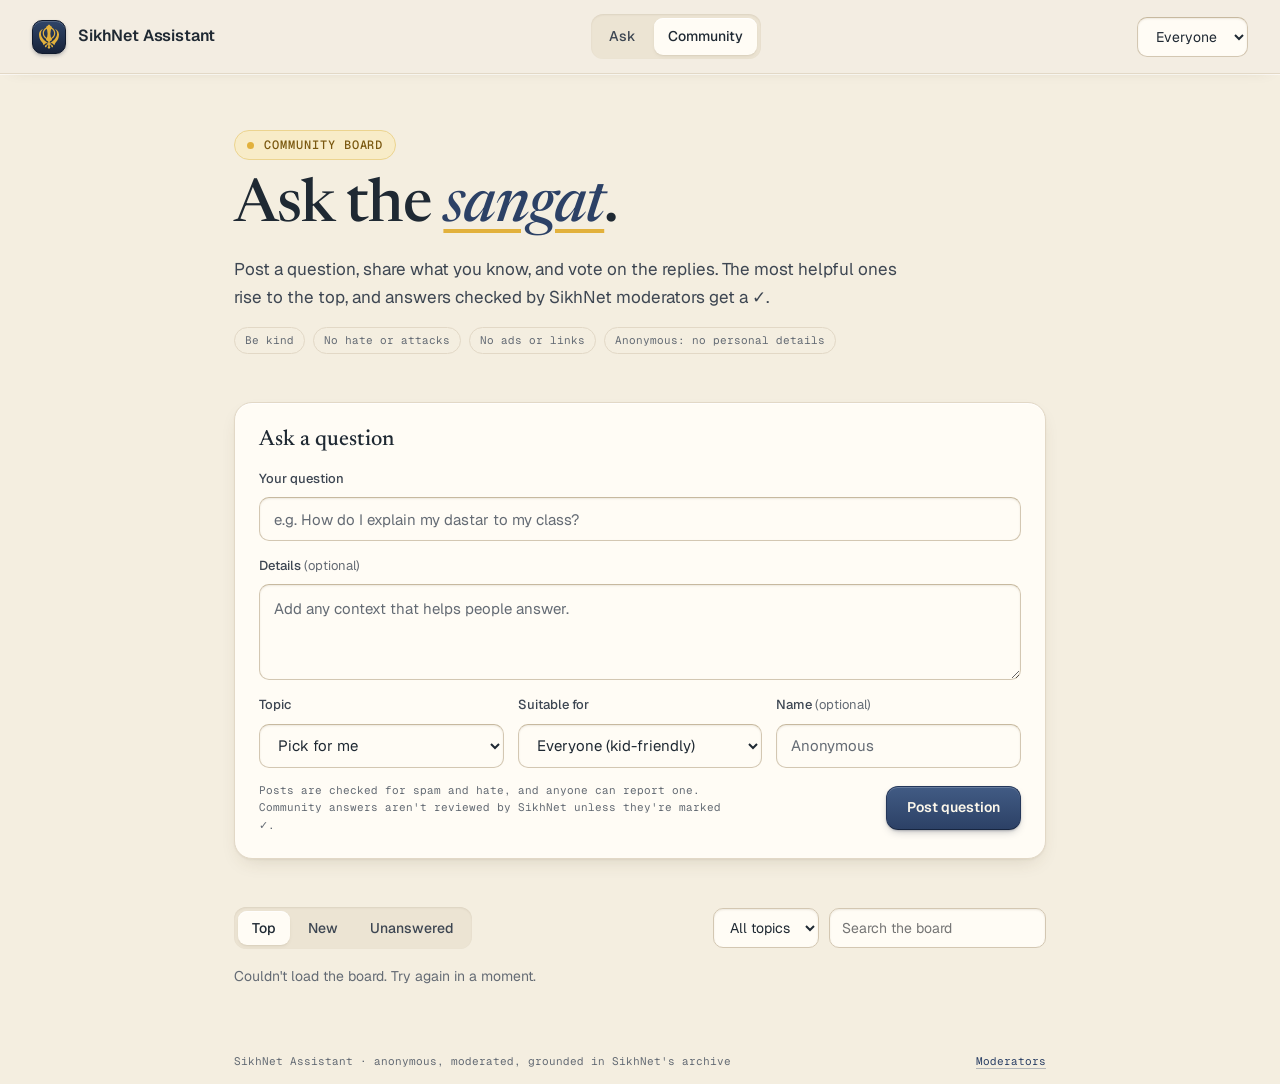
==== frontend/community.html @ 14da43c8 "features: SikhNet feedback — ratings, popular topics, age groups, moderation, community board, landi" ====
<!doctype html>
<html lang="en">
<head>
  <meta charset="utf-8" />
  <meta name="viewport" content="width=device-width, initial-scale=1" />
  <meta name="theme-color" content="#18233a" />
  <title>SikhNet Community</title>
  <link rel="preconnect" href="https://fonts.googleapis.com" />
  <link rel="preconnect" href="https://fonts.gstatic.com" crossorigin />
  <link href="https://fonts.googleapis.com/css2?family=Noto+Sans+Gurmukhi:wght@500&family=Newsreader:ital,opsz,wght@0,6..72,400;0,6..72,500;1,6..72,500&family=Geist:wght@400;500;600&family=Geist+Mono:wght@400;500;600&display=swap" rel="stylesheet" />
  <link rel="stylesheet" href="style.css" />
</head>
<body class="page-community">
  <svg width="0" height="0" style="position:absolute" aria-hidden="true">
    <symbol id="khanda" viewBox="0 0 303 374">
      <path d="M114.877 309.764c18.046-10.995 38.956-15.966 70.434-36.418 26.38-17.141 48.25-29.316 75.218-78.287 41.117-74.668-23.026-123.665-23.026-123.665s67.425 23.7 65.455 90.145c-1.97 66.445-31.994 95.986-46.376 111.807-15.2 16.719-24.046 45.267-22.37 46.384l-40.131-33.082c-26.402 15.391-53.042 24.996-79.204 40.864 0 0 6.925 15.211-7.713 20.605-9.158 3.375-13.96 1.322-16.434-3.88-2.828-5.943-.89-19.22 24.147-34.473z"/>
      <path d="M188.123 309.764c-18.046-10.995-38.956-15.966-70.434-36.418-26.381-17.141-48.251-29.316-75.218-78.287C1.354 120.391 65.497 71.394 65.497 71.394S-1.928 95.094.042 161.539c1.97 66.445 31.994 95.986 46.376 111.807 15.2 16.719 24.046 45.267 22.37 46.384l40.131-33.082c26.402 15.391 53.042 24.996 79.204 40.864 0 0-6.925 15.211 7.713 20.605 9.158 3.375 13.959 1.322 16.434-3.88 2.828-5.943.889-19.22-24.147-34.473z"/>
      <path d="M151.5 44.183c-52.403 0-94.948 42.544-94.948 94.948 0 52.403 42.545 94.948 94.948 94.948 52.403 0 94.948-42.545 94.948-94.948 0-52.404-42.545-94.948-94.948-94.948zm0 18.178c42.37 0 76.77 34.399 76.77 76.77 0 42.37-34.4 76.77-76.77 76.77s-76.77-34.4-76.77-76.77c0-42.371 34.4-76.77 76.77-76.77z"/>
      <path d="M139.943 260.95c-10.099-7.418-22.722-13.943-36.098-20.462 36.481-62.959 34.407-129.809 1.226-198.015C123.724 31.617 139.186 17.718 151.423.74l.287.398c12.191 16.797 27.559 30.564 46.065 41.336-33.181 68.206-35.255 135.056 1.226 198.015-13.376 6.52-26 13.043-36.098 20.462v78.12c5.162 3.456 8.54 9.179 8.54 15.648 0 10.543-8.971 19.102-20.02 19.102s-20.02-8.56-20.02-19.102c0-6.47 3.378-12.192 8.54-15.648v-78.12z"/>
    </symbol>
  </svg>
  <header class="topbar">
    <a class="brand" href="./">
      <span class="logo" aria-hidden="true">
        <svg width="20" height="25" viewBox="0 0 303 374" fill="currentColor"><use href="#khanda"/></svg>
      </span>
      <span class="name">SikhNet Assistant</span>
    </a>
    <nav class="nav" aria-label="Main">
      <a class="nav-link" href="./">Ask</a>
      <a class="nav-link active" href="community.html" aria-current="page">Community</a>
    </nav>
    <div class="top-actions">
      <label class="who-mini"><span class="sr-only">Who's asking?</span>
        <select data-audience-select aria-label="Who's asking?">
          <option value="">Everyone</option><option value="kids">Kid</option><option value="teens">Teen</option><option value="adults">Adult</option>
        </select>
      </label>
    </div>
  </header>

  <main class="board" id="board">
    <section class="board-hero">
      <p class="kicker"><span class="kicker-dot" aria-hidden="true"></span>Community board</p>
      <h1>Ask the <em>sangat</em>.</h1>
      <p class="lede">Post a question, share what you know, and vote on the replies. The most helpful ones rise to the top, and answers checked by SikhNet moderators get a ✓.</p>
      <div class="board-rules">
        <span>Be kind</span><span>No hate or attacks</span><span>No ads or links</span><span>Anonymous: no personal details</span>
      </div>
    </section>

    <form class="post-card" id="post-form" autocomplete="off" novalidate>
      <h2>Ask a question</h2>
      <div class="field">
        <label for="post-title">Your question</label>
        <input id="post-title" name="title" maxlength="200" placeholder="e.g. How do I explain my dastar to my class?" required />
      </div>
      <div class="field">
        <label for="post-body">Details <span class="opt">(optional)</span></label>
        <textarea id="post-body" name="body" rows="3" maxlength="5000" placeholder="Add any context that helps people answer."></textarea>
      </div>
      <div class="post-row">
        <div class="field">
          <label for="post-topic">Topic</label>
          <select id="post-topic" name="topic"><option value="">Pick for me</option></select>
        </div>
        <div class="field">
          <label for="post-aud">Suitable for</label>
          <select id="post-aud" name="audience">
            <option value="kids">Everyone (kid-friendly)</option>
            <option value="teens">Teens and adults</option>
            <option value="adults">Adults only</option>
          </select>
        </div>
        <div class="field">
          <label for="post-author">Name <span class="opt">(optional)</span></label>
          <input id="post-author" name="author" maxlength="40" placeholder="Anonymous" />
        </div>
      </div>
      <!-- Honeypot: hidden from people; bots fill it in and get blocked. -->
      <div class="hp" aria-hidden="true"><label>Website <input name="website" tabindex="-1" autocomplete="off" /></label></div>
      <div class="post-foot">
        <p class="fineprint-left">Posts are checked for spam and hate, and anyone can report one. Community answers aren't reviewed by SikhNet unless they're marked ✓.</p>
        <button type="submit" class="btn-accent">Post question</button>
      </div>
      <div class="form-msg" id="post-msg" role="status"></div>
    </form>

    <section class="board-list-wrap">
      <div class="toolbar">
        <div class="tabs" role="tablist" aria-label="Sort">
          <button type="button" class="tab on" data-sort="top" role="tab" aria-selected="true">Top</button>
          <button type="button" class="tab" data-sort="new" role="tab">New</button>
          <button type="button" class="tab" data-sort="unanswered" role="tab">Unanswered</button>
        </div>
        <div class="filters">
          <select id="filter-topic" aria-label="Filter by topic"><option value="">All topics</option></select>
          <input id="filter-q" type="search" placeholder="Search the board" aria-label="Search the board" />
        </div>
      </div>
      <div class="thread-list" id="thread-list" aria-live="polite"></div>
    </section>
  </main>

  <main class="board thread-view" id="thread-view" hidden></main>

  <footer class="site-foot">
    <span>SikhNet Assistant · anonymous, moderated, grounded in SikhNet's archive</span>
    <a href="moderate.html">Moderators</a>
  </footer>

  <script src="common.js"></script>
  <script src="community.js"></script>
</body>
</html>
---- frontend/style.css ----
/* Khalsa palette: surmai (greyish navy) and basanti (golden yellow) — the two Nishan Sahib colours
   in the Sikh Rehat Maryada — on a warm cream ground. Built on three rules:
   1. Light comes from the sky: raised things are lit on top and cast a shadow below; inputs are inset.
   2. Grayscale first: warm neutrals do the work; one blue hue (light → deep) is used only with purpose.
   3. Double the whitespace: generous space between lines, elements and groups. */
:root {
  color-scheme: light;
  /* warm neutrals (one beige hue, varied brightness) */
  --bg: #f4eee0; --panel: #fffcf5; --raised: #ece4d3; --hover: #e4d9c4;
  --text: #1f2933; --body: #3d4652; --muted: #646b74;
  --border: #e2d8c6; --control: #d3c7b2; --rule: #e9e0cf;
  /* surmai (main hue, light → deep) */
  --blue-50: #eef1f6; --blue-100: #e2e8f1; --blue-200: #cdd7e6; --blue-300: #b0bfd5;
  --blue-400: #8c9fbf; --blue-600: #3a5379; --blue-700: #2c4166; --blue-900: #18233a;
  --accent: var(--blue-700); --accent-line: rgba(44, 65, 102, .32); --accent-soft: rgba(58, 83, 121, .12);
  /* basanti (accent, used sparingly) */
  --basanti: #e2b13c; --basanti-light: #f3d98f; --basanti-soft: #f8ecc8; --basanti-deep: #7a5810;
  /* light from above */
  --highlight: inset 0 1px 0 rgba(255, 255, 255, .85);
  --shadow-sm: 0 1px 1px rgba(80, 60, 30, .06), 0 2px 4px -1px rgba(80, 60, 30, .08);
  --shadow-md: 0 1px 2px rgba(80, 60, 30, .06), 0 8px 20px -8px rgba(80, 60, 30, .18);
  --shadow-lg: 0 2px 4px rgba(80, 60, 30, .05), 0 18px 40px -16px rgba(80, 60, 30, .28);
  --inset: inset 0 1px 2px rgba(80, 60, 30, .10);
  --sans: "Geist", system-ui, sans-serif;
  --serif: "Newsreader", Georgia, serif;
  --mono: "Geist Mono", ui-monospace, monospace;
}
* { box-sizing: border-box; }
body { margin: 0; font: 16px/1.65 var(--sans); background: var(--bg); color: var(--text);
       display: flex; flex-direction: column; min-height: 100vh; min-height: 100dvh;
       -webkit-font-smoothing: antialiased; }
a { color: var(--accent); text-decoration-color: var(--accent-line); text-underline-offset: 3px; }
a:hover { color: var(--blue-900); }
button, select, textarea, input { font: inherit; color: inherit; }
button { cursor: pointer; }
:focus-visible { outline: 2px solid var(--blue-600); outline-offset: 2px; }
::selection { background: var(--blue-200); color: var(--blue-900); }
.sr-only { position: absolute; width: 1px; height: 1px; overflow: hidden; clip: rect(0 0 0 0); white-space: nowrap; }

/* ---- Buttons: lit from above (lighter top, darker bottom edge, shadow below) ---- */
.btn-accent { height: 44px; padding: 0 20px; border: 1px solid #24375a; border-bottom-color: #172540;
              border-radius: 12px; background: linear-gradient(180deg, #415b84, var(--blue-700));
              color: #fbf6ea; font-weight: 600; font-size: 14px;
              display: inline-flex; align-items: center; justify-content: center; gap: 8px;
              box-shadow: inset 0 1px 0 rgba(255, 255, 255, .2), 0 1px 2px rgba(24, 35, 58, .2), 0 4px 10px -4px rgba(24, 35, 58, .4);
              transition: filter .15s, transform .1s, box-shadow .1s; }
.btn-accent:hover { filter: brightness(1.08); }
.btn-accent svg { color: var(--basanti-light); }
.btn-accent:active { transform: translateY(1px); background: var(--blue-700);
                     box-shadow: inset 0 2px 4px rgba(0, 0, 0, .3); }
.btn-accent:disabled { opacity: .55; cursor: progress; }
/* Secondary (neutral) buttons: same light logic, no colour. */
.btn-ghost, .topbar .btn-accent { height: 40px; padding: 0 14px; border-radius: 10px; font-size: 14px; font-weight: 500; text-shadow: none;
             border: 1px solid var(--border); border-bottom-color: var(--control); color: var(--text);
             background: linear-gradient(180deg, var(--panel), #f8f3ea);
             box-shadow: var(--highlight), var(--shadow-sm); display: inline-flex; align-items: center; gap: 8px; }
.topbar .btn-accent svg { color: var(--basanti-deep); }
.btn-ghost:hover, .topbar .btn-accent:hover { filter: none; border-color: var(--control); background: var(--panel); }
.btn-ghost:active, .topbar .btn-accent:active { transform: translateY(1px); background: var(--raised); box-shadow: var(--inset); }

/* ---- Inputs: set into the surface (shadow inside the top edge) ---- */
select, .field input { height: 44px; padding: 0 14px; border-radius: 10px; border: 1px solid var(--control);
         border-top-color: #c7b99f; background: var(--panel); font-size: 15px; box-shadow: var(--inset); min-width: 0; }
select { text-transform: capitalize; }
.field input::placeholder { color: var(--muted); }
select:focus, .field input:focus { outline: none; border-color: var(--blue-400); box-shadow: var(--inset), 0 0 0 4px var(--accent-soft); }

/* ---- Top bar ---- */
.topbar { display: flex; flex-wrap: wrap; align-items: center; justify-content: space-between; gap: 16px;
          padding: 14px 32px; background: rgba(243, 237, 226, .86); backdrop-filter: blur(14px);
          -webkit-backdrop-filter: blur(14px); border-bottom: 1px solid var(--border);
          box-shadow: 0 1px 0 rgba(255, 255, 255, .6), 0 6px 16px -14px rgba(80, 60, 30, .35);
          position: sticky; top: 0; z-index: 2; }
.brand { display: flex; align-items: center; gap: 12px; min-width: 0; }
.logo { width: 34px; height: 34px; border-radius: 10px; color: var(--basanti);
        background: linear-gradient(180deg, #2f4569, var(--blue-900)); border: 1px solid #101a2d;
        box-shadow: inset 0 1px 0 rgba(255, 255, 255, .16), 0 2px 4px -1px rgba(24, 35, 58, .4);
        display: flex; align-items: center; justify-content: center; flex: none; }
.name { font-weight: 600; font-size: 16px; letter-spacing: -.01em; }
.pill { font: 500 11px/1 var(--mono); color: var(--muted); border: 1px solid var(--border); border-radius: 999px;
        padding: 6px 10px; letter-spacing: .02em; }
.top-actions { display: flex; flex-wrap: wrap; align-items: center; gap: 10px; }
.surprise-bar { display: flex; flex-wrap: wrap; align-items: center; gap: 10px; margin: 0; }
.surprise-bar label { font-size: 13px; color: var(--muted); }
.surprise-bar select { height: 40px; font-size: 14px; }
body:not(.has-chat) .surprise-bar, body:not(.has-chat) .btn-ghost { display: none; }  /* home has its own Surprise card */

/* ---- Conversation (whitespace doubled) ---- */
main { flex: 1; width: 100%; max-width: 720px; margin: 0 auto; padding: 56px 24px 40px;
       display: flex; flex-direction: column; gap: 48px; }
.user-msg { align-self: flex-end; max-width: 78%; padding: 12px 18px; border-radius: 20px 20px 6px 20px;
            background: var(--blue-100); border: 1px solid var(--blue-200); color: var(--blue-900);
            box-shadow: var(--highlight), var(--shadow-sm); white-space: pre-wrap; overflow-wrap: anywhere; }
.turn { display: flex; flex-direction: column; gap: 32px; margin-top: -16px; }
.answer { font-family: var(--serif); font-size: 20px; line-height: 1.75; color: var(--text); overflow-wrap: anywhere; }
.answer strong { font-weight: 600; }
.answer p { margin: 0 0 18px; }
.answer p:last-child { margin-bottom: 0; }
.answer ul, .answer ol { margin: 0 0 18px; padding-left: 1.4em; }
.answer li { margin-bottom: 6px; }
.answer li::marker { color: var(--basanti); }

/* While an answer is still streaming, a caret rides the last line so it reads
   as being written rather than as a page that finished loading oddly. */
.answer.streaming > :last-child::after {
  content: ""; display: inline-block; width: .5ch; height: 1.05em;
  margin-left: 2px; vertical-align: -2px; background: var(--accent);
  border-radius: 1px; animation: caret 1s steps(2, start) infinite;
}
@keyframes caret { 0%, 50% { opacity: 1; } 50.01%, 100% { opacity: 0; } }
@media (prefers-reduced-motion: reduce) {
  .answer.streaming > :last-child::after { animation: none; opacity: .6; }
}
.cite { font: 600 11px/1 var(--mono); border: 1px solid var(--blue-300); background: var(--blue-100);
        color: var(--blue-700); border-radius: 6px; padding: 3px 6px; vertical-align: 3px; margin: 0 2px;
        box-shadow: inset 0 1px 0 rgba(255, 255, 255, .7); transition: background .15s; }
.cite:hover { background: var(--blue-200); }
.cite.alt { border-color: var(--control); background: var(--raised); color: var(--body); }
.cite.alt:hover { background: var(--hover); }
/* Un-pop: small quiet labels so the answer stays loudest. */
.eyebrow { margin: 0; font: 500 11px/1.4 var(--mono); letter-spacing: .14em; text-transform: uppercase; color: var(--muted); }
section.block { display: flex; flex-direction: column; gap: 16px; }

/* ---- Cards: raised from the page ---- */
.source, .perspectives, .notice, .loading, .option, .surprise-card {
  background: var(--panel); border: 1px solid var(--border); box-shadow: var(--highlight), var(--shadow-sm); }

/* R1 source cards */
.sources { display: grid; grid-template-columns: repeat(2, minmax(0, 1fr)); gap: 14px; align-items: start; }
.source { border-radius: 14px; padding: 16px 18px; transition: box-shadow .2s, border-color .2s; }
.source:hover { box-shadow: var(--highlight), var(--shadow-md); }
.source.flash { border-color: var(--blue-400); box-shadow: var(--highlight), 0 0 0 4px var(--accent-soft); }
.source summary { cursor: pointer; display: flex; gap: 12px; align-items: flex-start; list-style: none; }
.source summary::-webkit-details-marker { display: none; }
.num { flex: none; width: 24px; height: 24px; border-radius: 7px; font: 600 11px/1 var(--mono);
       background: linear-gradient(180deg, var(--blue-100), var(--blue-200)); border: 1px solid var(--blue-300);
       color: var(--blue-700); box-shadow: inset 0 1px 0 rgba(255, 255, 255, .7);
       display: flex; align-items: center; justify-content: center; }
.source-head { display: flex; flex-direction: column; gap: 4px; min-width: 0; }
.source-q { font-weight: 500; font-size: 15px; line-height: 1.45; overflow-wrap: anywhere; }
.source-meta { font: 400 11px/1.5 var(--mono); color: var(--muted); }
.source p { margin: 14px 0 10px; font-size: 14px; line-height: 1.65; color: var(--body); white-space: pre-wrap; overflow-wrap: anywhere; }
.source a { font-size: 13px; font-weight: 500; }

/* R4 perspectives */
.perspectives { border-radius: 14px; padding: 22px 24px; gap: 20px; }
.perspectives-head { display: flex; flex-wrap: wrap; align-items: baseline; justify-content: space-between; gap: 8px; }
.perspectives h2 { margin: 0; font-family: var(--serif); font-size: 19px; font-weight: 500; }
.perspectives-head span { font: 400 11px/1.5 var(--mono); color: var(--muted); }
.view { display: flex; flex-direction: column; gap: 6px; }
.view + .view { border-top: 1px solid var(--rule); padding-top: 20px; }
.view-label { font: 500 11px/1.5 var(--mono); letter-spacing: .1em; text-transform: uppercase; color: var(--blue-700); }
.view p { margin: 0; font-size: 15px; line-height: 1.65; color: var(--body); }

/* R2 follow-ups, starters */
.option-list { display: flex; flex-direction: column; gap: 10px; }
.option { text-align: left; min-height: 52px; padding: 14px 18px; border-radius: 12px; font-size: 15px;
          display: flex; align-items: center; justify-content: space-between; gap: 16px;
          transition: box-shadow .15s, border-color .15s, transform .1s; }
.option:hover { border-color: var(--control); box-shadow: var(--highlight), var(--shadow-md); }
.option:active { transform: translateY(1px); box-shadow: var(--inset); background: #fbf7f0; }
.option svg { flex: none; color: var(--muted); transition: color .15s, transform .15s; }
.option:hover svg { color: var(--blue-600); transform: translateX(3px); }

/* Answer actions (un-popped until needed) */
.actions { display: flex; flex-wrap: wrap; align-items: center; gap: 6px; margin-top: -16px; }
.action { height: 32px; padding: 0 10px; border-radius: 8px; border: 1px solid transparent; background: transparent;
          color: var(--muted); font-size: 13px; display: inline-flex; align-items: center; gap: 6px; }
.action:hover { background: var(--panel); border-color: var(--border); color: var(--text); box-shadow: var(--shadow-sm); }
.actions .mode-note { margin-left: auto; }
@media (hover: hover) {
  .turn .actions .action { opacity: .6; transition: opacity .15s; }
  .turn:hover .actions .action, .actions .action:focus-visible { opacity: 1; }
}
.mode-note { font: 400 11px/1.5 var(--mono); color: var(--muted); }

/* ---- Home ---- */
.home { display: flex; flex-direction: column; gap: 28px; margin-top: 4vh; }
.home h1 { margin: 0; font-family: var(--serif); font-size: 56px; font-weight: 500; line-height: 1.05; letter-spacing: -.02em; }
.home h1 em { color: var(--blue-700); text-decoration: underline; text-decoration-color: var(--basanti);
              text-decoration-thickness: 4px; text-underline-offset: 8px; text-decoration-skip-ink: none; }
.lede { margin: -12px 0 12px; color: var(--muted); font-size: 17px; max-width: 34em; }
.surprise-card { border-radius: 18px; padding: 28px; display: flex; flex-direction: column; gap: 14px; margin: 0;
                 box-shadow: var(--highlight), var(--shadow-md); }
.surprise-card h2 { margin: 0; font-family: var(--serif); font-size: 22px; font-weight: 500; }
.surprise-card > p { margin: -6px 0 6px; font-size: 15px; color: var(--muted); }
.surprise-fields { display: grid; grid-template-columns: repeat(2, minmax(0, 1fr)); gap: 14px; }
.field { display: flex; flex-direction: column; gap: 8px; min-width: 0; }
.field label { font-size: 13px; font-weight: 500; color: var(--body); }
.surprise-card .btn-accent { height: 48px; font-size: 15px; margin-top: 6px; }
.home .eyebrow { margin-top: 12px; }

/* Partial coverage (R1 honesty): quiet basanti note above the answer. */
.partial { display: flex; align-items: flex-start; gap: 10px; padding: 12px 16px; border-radius: 12px;
           background: var(--basanti-soft); border: 1px solid #ecd48f; color: var(--basanti-deep); font-size: 14px; line-height: 1.5; }
.partial svg { flex: none; margin-top: 1px; }

/* ---- Loading, not found, error ---- */
.loading { display: flex; flex-direction: column; gap: 12px; border-radius: 14px; padding: 20px; margin-top: -16px; }
.loading-label { font: 400 12px/1.5 var(--mono); color: var(--muted); display: flex; align-items: center; gap: 10px; margin-bottom: 4px; }
.loading-label svg { color: var(--blue-600); }
.bar { height: 10px; border-radius: 5px; background: var(--raised); box-shadow: var(--inset); animation: pulse 1.2s ease-in-out infinite; }
@keyframes pulse { 50% { opacity: .45; } }
.notice { border-radius: 14px; padding: 22px 24px; display: flex; flex-direction: column; gap: 16px; }
.notice-head { display: flex; align-items: center; gap: 10px; color: var(--basanti-deep); }
.notice h2 { margin: 0; font-family: var(--serif); font-size: 20px; font-weight: 500; color: var(--text); }
.notice p { margin: 0; font-size: 15px; color: var(--body); }
.notice .option { box-shadow: var(--highlight), var(--shadow-sm); }

/* ---- Composer: the most raised surface on the page ---- */
.composer { position: sticky; bottom: 0; background: linear-gradient(rgba(243, 237, 226, 0), var(--bg) 30%);
            padding: 28px 24px 16px; margin: 0; }
.composer-box, .fineprint { max-width: 720px; margin: 0 auto; }
.composer-box { background: var(--panel); border: 1px solid var(--border); border-radius: 20px; padding: 8px 10px 10px;
                box-shadow: var(--highlight), var(--shadow-lg); transition: border-color .15s, box-shadow .15s; cursor: text; }
.composer-box:focus-within { border-color: var(--blue-300); box-shadow: var(--highlight), 0 0 0 4px var(--accent-soft), var(--shadow-lg); }
textarea { display: block; width: 100%; resize: none; min-height: 48px; max-height: 200px; padding: 12px 10px 6px;
           border: 0; background: transparent; outline: none; font-size: 16px; line-height: 1.55; }
textarea::placeholder { color: var(--muted); }
textarea:focus-visible { outline: none; }  /* the composer box shows focus */
.composer-bar { display: flex; align-items: center; justify-content: space-between; gap: 10px; padding-left: 10px; }
.hint { font: 400 11px/1.5 var(--mono); color: var(--muted); }
kbd { font: 500 10px/1 var(--mono); padding: 3px 6px; border: 1px solid var(--control); border-bottom-width: 2px;
      border-radius: 5px; color: var(--body); background: linear-gradient(180deg, var(--panel), var(--raised)); }
.send { width: 40px; height: 40px; flex: none; margin-left: auto; border-radius: 12px;
        border: 1px solid #24375a; border-bottom-color: #172540; color: var(--basanti-light);
        background: linear-gradient(180deg, #415b84, var(--blue-700));
        box-shadow: inset 0 1px 0 rgba(255, 255, 255, .2), 0 2px 6px -2px rgba(24, 35, 58, .5);
        display: flex; align-items: center; justify-content: center; transition: filter .15s, transform .1s; }
.send:hover { filter: brightness(1.08); }
.send:active { transform: translateY(1px); box-shadow: inset 0 2px 4px rgba(0, 0, 0, .3); }
.send:disabled { background: var(--raised); border-color: var(--border); color: var(--muted); box-shadow: var(--inset); cursor: default; filter: none; }
.send.stop { background: linear-gradient(180deg, var(--basanti-light), var(--basanti)); border-color: #c99a2c; color: var(--blue-900); }
.send[hidden] { display: none; }
.fineprint { margin-top: 10px; font: 400 11px/1.5 var(--mono); color: var(--muted); text-align: center; }

/* Scroll-to-latest */
.to-bottom { position: fixed; left: 50%; bottom: 150px; transform: translateX(-50%); z-index: 3;
             width: 40px; height: 40px; border-radius: 999px; border: 1px solid var(--border); color: var(--text);
             background: linear-gradient(180deg, var(--panel), #f8f3ea); box-shadow: var(--highlight), var(--shadow-md);
             display: flex; align-items: center; justify-content: center; }
.to-bottom:hover { color: var(--blue-700); }
.to-bottom[hidden] { display: none; }

/* Motion */
.turn, .user-msg, .notice { animation: rise .3s ease-out both; }
@keyframes rise { from { opacity: 0; transform: translateY(8px); } }
.elapsed { margin-left: auto; color: var(--muted); }
.spin { display: inline-flex; animation: bob 1.4s ease-in-out infinite; }
@keyframes bob { 50% { transform: translateY(-2px) rotate(-8deg); } }
@media (prefers-reduced-motion: reduce) {
  .turn, .user-msg, .notice, .spin, .bar { animation: none; }
  * { transition: none !important; }
}

/* ---- Intro: Khanda on surmai, then fade into the app ---- */
.intro { position: fixed; inset: 0; z-index: 10; display: flex; align-items: center; justify-content: center; padding: 24px;
         color: #f6efdc; cursor: pointer;
         background: radial-gradient(120% 80% at 50% 0%, #2b3d5f 0%, #1b2742 45%, #111a2e 100%);
         transition: opacity .8s ease, visibility 0s linear .8s; }
.intro[hidden] { display: none; }
.intro-inner { display: flex; flex-direction: column; align-items: center; text-align: center; gap: 14px; max-width: 520px;
               transition: transform .8s cubic-bezier(.2, .7, .2, 1), filter .8s ease; }
.intro-khanda { width: min(38vw, 170px); height: auto; fill: var(--basanti); color: var(--basanti); margin-bottom: 18px;
                filter: drop-shadow(0 1px 0 rgba(255, 238, 190, .35)) drop-shadow(0 14px 22px rgba(0, 0, 0, .45));
                animation: khanda-in 1.4s cubic-bezier(.2, .7, .2, 1) both; }
.intro-greet { margin: 0; font: 500 22px/1.4 "Noto Sans Gurmukhi", var(--sans); color: var(--basanti-light);
               animation: fade-up .9s .7s both; }
.intro-title { margin: 0; font: 500 44px/1.1 var(--serif); letter-spacing: -.01em; animation: fade-up .9s .85s both; }
.intro-sub { margin: 0; font-size: 16px; color: #c9d1e0; animation: fade-up .9s 1s both; }
.intro-enter { margin-top: 26px; display: inline-flex; align-items: center; gap: 10px; padding: 12px 22px; border-radius: 999px;
               border: 1px solid rgba(243, 217, 143, .35); background: rgba(255, 255, 255, .04); color: #f6efdc;
               font: 500 12px/1 var(--mono); letter-spacing: .14em; text-transform: uppercase;
               box-shadow: inset 0 1px 0 rgba(255, 255, 255, .08); animation: fade-up .9s 1.3s both; }
.intro-enter:hover { border-color: var(--basanti); background: rgba(226, 177, 60, .1); }
.intro-dot { width: 7px; height: 7px; border-radius: 50%; background: var(--basanti); animation: breathe 2s ease-in-out infinite; }
.intro.leaving { opacity: 0; visibility: hidden; }
.intro.leaving .intro-inner { transform: scale(1.08); filter: blur(3px); }
@keyframes khanda-in { from { opacity: 0; transform: translateY(14px) scale(.92); } }
@keyframes fade-up { from { opacity: 0; transform: translateY(10px); } }
@keyframes breathe { 50% { opacity: .35; transform: scale(.8); } }
/* App fades in underneath as the intro leaves. */
body > .topbar, body > main, body > .composer { transition: opacity .9s ease .15s; }
body.intro-active > .topbar, body.intro-active > main, body.intro-active > .composer { opacity: 0; }
body.intro-active { overflow: hidden; }
@media (prefers-reduced-motion: reduce) {
  .intro-khanda, .intro-greet, .intro-title, .intro-sub, .intro-enter, .intro-dot { animation: none; }
  .intro.leaving .intro-inner { transform: none; filter: none; }
}

@media (max-width: 640px) {
  .intro-title { font-size: 34px; }
  .topbar { padding: 12px 16px; }
  .pill, .surprise-bar label, .btn-ghost span { display: none; }
  .top-actions, .top-actions .surprise-bar { width: 100%; flex-wrap: nowrap; }
  .top-actions .surprise-bar { flex: 1; min-width: 0; }
  .surprise-bar select { flex: 1; min-width: 0; }
  main { padding: 32px 18px 24px; gap: 36px; }
  .home h1 { font-size: 40px; }
  .surprise-card { padding: 20px; }
  .surprise-fields, .sources { grid-template-columns: minmax(0, 1fr); }
  .user-msg { max-width: 88%; }
  .answer { font-size: 18px; }
  .perspectives, .notice { padding: 18px; }
  .composer { padding: 20px 12px 12px; }
  .fineprint, .hint { display: none; }
  .to-bottom { bottom: 104px; }
}

/* =====================================================================
   Community, landing page, ratings, age groups, moderation — Bhajneek, decision 006.
   Same tokens and "light from above" rules as above.
   ===================================================================== */
.brand { text-decoration: none; color: inherit; }
.nav { display: flex; gap: 4px; padding: 4px; border-radius: 12px; background: var(--raised); box-shadow: var(--inset); }
.nav-link { padding: 7px 14px; border-radius: 9px; font-size: 14px; font-weight: 500; color: var(--body); text-decoration: none; }
.nav-link:hover { color: var(--text); background: rgba(255, 255, 255, .5); }
.nav-link.active { background: var(--panel); color: var(--text); box-shadow: var(--highlight), var(--shadow-sm); }
.who-mini select { height: 40px; font-size: 14px; text-transform: none; }

/* Landing (home) gets more room than the conversation */
body:not(.has-chat) main:not(.board) { max-width: 1040px; }
.home { gap: 64px; }
.hero { display: flex; flex-direction: column; gap: 22px; padding-top: 2vh; }
.kicker { margin: 0; display: inline-flex; align-items: center; gap: 10px; align-self: flex-start;
          font: 500 12px/1 var(--mono); letter-spacing: .08em; text-transform: uppercase; color: var(--basanti-deep);
          padding: 8px 12px; border-radius: 999px; background: var(--basanti-soft); border: 1px solid #ecd48f; }
.kicker-dot { width: 7px; height: 7px; border-radius: 50%; background: var(--basanti); animation: breathe 2.4s ease-in-out infinite; }
.home h1 { font-size: clamp(42px, 7vw, 76px); }
.hero-soft { display: block; margin-top: 10px; font-size: .46em; line-height: 1.2; color: var(--muted); font-style: italic; letter-spacing: -.01em; }
.hero .lede { margin: 0; font-size: 19px; max-width: 38em; color: var(--body); }
.hero-actions { display: flex; flex-wrap: wrap; gap: 12px; }
.btn-lg { height: 52px !important; padding: 0 24px !important; font-size: 15px !important; border-radius: 14px !important; text-decoration: none; }
a.btn-ghost { text-decoration: none; }
.who { display: flex; flex-wrap: wrap; align-items: center; gap: 8px; }
.who-label { font-size: 14px; color: var(--muted); margin-right: 4px; }
.who-opt { height: 38px; padding: 0 14px; border-radius: 999px; border: 1px solid var(--border); background: var(--panel);
           font-size: 14px; font-weight: 500; box-shadow: var(--highlight), var(--shadow-sm); display: inline-flex; align-items: center; gap: 6px; }
.who-opt small { color: var(--muted); font-weight: 400; font-size: 12px; }
.who-opt:hover { border-color: var(--control); }
.who-opt.on { background: var(--blue-700); border-color: #24375a; color: #fbf6ea; box-shadow: inset 0 1px 0 rgba(255,255,255,.2), var(--shadow-sm); }
.who-opt.on small { color: var(--blue-200); }
.stats { margin: 8px 0 0; display: grid; grid-template-columns: repeat(4, minmax(0, 1fr)); gap: 1px; border-radius: 16px; overflow: hidden;
         background: var(--border); border: 1px solid var(--border); box-shadow: var(--shadow-sm); }
.stats div { background: var(--panel); padding: 18px 20px; display: flex; flex-direction: column-reverse; gap: 4px; }
.stats dt { font: 400 11px/1.4 var(--mono); color: var(--muted); letter-spacing: .04em; }
.stats dd { margin: 0; font: 500 32px/1 var(--serif); color: var(--blue-700); }

.landing-block { display: flex; flex-direction: column; gap: 20px; }
.block-head { display: flex; flex-wrap: wrap; align-items: baseline; justify-content: space-between; gap: 8px; }
.block-note { font: 400 11px/1.5 var(--mono); color: var(--muted); }
.block-link { font-size: 14px; font-weight: 500; text-decoration: none; }
.steps { list-style: none; margin: 0; padding: 0; display: grid; grid-template-columns: repeat(4, minmax(0, 1fr)); gap: 14px; }
.step { position: relative; padding: 22px 20px 20px; border-radius: 16px; background: var(--panel); border: 1px solid var(--border);
        box-shadow: var(--highlight), var(--shadow-sm); display: flex; flex-direction: column; gap: 8px; }
.step h3 { margin: 0; font: 500 19px/1.3 var(--serif); }
.step p { margin: 0; font-size: 14px; color: var(--body); line-height: 1.6; }
.step-n { width: 30px; height: 30px; border-radius: 9px; display: flex; align-items: center; justify-content: center;
          font: 600 13px/1 var(--mono); color: var(--blue-900); background: linear-gradient(180deg, var(--basanti-light), var(--basanti));
          border: 1px solid #c99a2c; box-shadow: inset 0 1px 0 rgba(255,255,255,.5); margin-bottom: 4px; }
.cite.demo { cursor: default; }
.chips { display: flex; flex-wrap: wrap; gap: 10px; }
.chip { height: 40px; padding: 0 8px 0 16px; border-radius: 999px; border: 1px solid var(--border); background: var(--panel);
        box-shadow: var(--highlight), var(--shadow-sm); font-size: 14px; font-weight: 500; display: inline-flex; align-items: center; gap: 10px;
        transition: transform .1s, box-shadow .15s; }
.chip:hover { box-shadow: var(--highlight), var(--shadow-md); transform: translateY(-1px); }
.chip-n { font: 500 11px/1 var(--mono); padding: 6px 8px; border-radius: 999px; background: var(--blue-100); color: var(--blue-700); }
.pop-grid { display: grid; grid-template-columns: repeat(2, minmax(0, 1fr)); gap: 24px; }
.pop-col { display: flex; flex-direction: column; gap: 12px; min-width: 0; }
.pop-col h3 { margin: 0; font: 500 18px/1.3 var(--serif); }
.ask-count { margin-left: auto; flex: none; font: 500 11px/1 var(--mono); color: var(--muted); }
.empty-note { margin: 0; font-size: 14px; color: var(--muted); }
.board-preview { display: grid; grid-template-columns: repeat(2, minmax(0, 1fr)); gap: 14px; }
.preview-card { display: flex; flex-direction: column; gap: 8px; padding: 20px; border-radius: 16px; text-decoration: none; color: inherit;
                background: var(--panel); border: 1px solid var(--border); box-shadow: var(--highlight), var(--shadow-sm); transition: box-shadow .15s, transform .1s; }
.preview-card:hover { box-shadow: var(--highlight), var(--shadow-md); transform: translateY(-1px); color: inherit; }
.preview-card.empty { grid-column: 1 / -1; border-style: dashed; background: transparent; box-shadow: none; }
.preview-meta { font: 400 11px/1.4 var(--mono); color: var(--muted); }
.preview-title { font: 500 19px/1.35 var(--serif); }
.preview-reply { font-size: 14px; color: var(--body); line-height: 1.55; }
.muted { color: var(--muted); }
.trust { display: grid; grid-template-columns: repeat(4, minmax(0, 1fr)); gap: 14px; }
.trust-item { padding: 20px; border-radius: 16px; background: linear-gradient(180deg, var(--blue-50), #e9eef5); border: 1px solid var(--blue-200); }
.trust-item h3 { margin: 0 0 6px; font: 500 18px/1.3 var(--serif); color: var(--blue-900); }
.trust-item p { margin: 0; font-size: 14px; color: var(--body); line-height: 1.6; }

/* Ratings: accuracy tag + 👍/👎 */
.rate-row { display: flex; flex-wrap: wrap; gap: 8px; margin-bottom: -16px; }
.acc-tag, .aud-tag { display: inline-flex; align-items: center; gap: 6px; padding: 5px 10px; border-radius: 999px; font: 500 11px/1.3 var(--mono); }
.acc-tag.good { background: #e6efe4; color: #2f5a2c; border: 1px solid #c4d8bf; }
.acc-tag.partial { background: var(--basanti-soft); color: var(--basanti-deep); border: 1px solid #ecd48f; }
.aud-tag { background: var(--blue-100); color: var(--blue-700); border: 1px solid var(--blue-200); }
.votebar { display: flex; flex-wrap: wrap; align-items: center; gap: 6px; }
.vote-label { font-size: 14px; color: var(--body); margin-right: 4px; }
.votebar.compact .vote-label { font-size: 12px; color: var(--muted); }
.vote { width: 36px; height: 34px; border-radius: 9px; border: 1px solid var(--border); background: var(--panel); color: var(--muted);
        display: inline-flex; align-items: center; justify-content: center; box-shadow: var(--highlight), var(--shadow-sm); transition: color .15s, background .15s; }
.votebar.compact .vote { width: 30px; height: 28px; border-radius: 8px; }
.vote:hover { color: var(--text); border-color: var(--control); }
.vote.up.on { color: #2f5a2c; background: #e6efe4; border-color: #b8d0b2; box-shadow: var(--inset); }
.vote.down.on { color: #8a2f22; background: #f6e3de; border-color: #e3bfb6; box-shadow: var(--inset); }
.vote-count { min-width: 14px; text-align: center; font: 500 12px/1 var(--mono); color: var(--body); }
.rating-tag { font: 500 11px/1.3 var(--mono); color: var(--muted); }
.rating-tag.good { color: #2f5a2c; } .rating-tag.low { color: #8a2f22; }
.vote-why { width: 100%; display: flex; flex-wrap: wrap; align-items: center; gap: 6px; font-size: 13px; color: var(--muted); }
.vote-why[hidden] { display: none; }
.why-opt { height: 30px; padding: 0 10px; border-radius: 999px; border: 1px solid var(--border); background: var(--panel); font-size: 12px; }
.why-opt:hover { border-color: var(--control); }
.rate-block { padding: 16px 18px; border-radius: 14px; border: 1px dashed var(--control); }
.source .votebar { margin-top: 12px; padding-top: 12px; border-top: 1px solid var(--rule); }
.src-tag { margin-left: 8px; padding: 2px 6px; border-radius: 6px; background: var(--raised); }
.src-tag.good { background: #e6efe4; color: #2f5a2c; } .src-tag.low { background: #f6e3de; color: #8a2f22; }

/* Crisis help: warm, unmistakable, never an AI answer */
.help-card { border-radius: 18px; padding: 24px 26px; background: linear-gradient(180deg, #fff7ea, #fbeedb); border: 1px solid #ecd48f;
             box-shadow: var(--highlight), var(--shadow-md); display: flex; flex-direction: column; gap: 14px; }
.help-head { display: flex; align-items: center; gap: 10px; color: #a1452f; }
.help-card h2 { margin: 0; font: 500 24px/1.2 var(--serif); color: var(--text); }
.help-card p { margin: 0; font-size: 15px; color: var(--body); }
.help-list { list-style: none; margin: 0; padding: 0; display: flex; flex-direction: column; gap: 8px; }
.help-list li { display: flex; flex-wrap: wrap; gap: 4px 12px; align-items: baseline; padding: 12px 14px; border-radius: 12px; background: var(--panel); border: 1px solid var(--border); }
.help-list strong { font-weight: 600; }
.help-list span { color: var(--body); font-size: 14px; }
.help-list a { margin-left: auto; font-size: 13px; }
.help-human { font-style: italic; }

/* Community board */
.board { max-width: 860px; }
.board-hero { display: flex; flex-direction: column; gap: 16px; }
.board-hero h1 { margin: 0; font: 500 clamp(40px, 6vw, 60px)/1.05 var(--serif); letter-spacing: -.02em; }
.board-hero h1 em { color: var(--blue-700); text-decoration: underline; text-decoration-color: var(--basanti);
                    text-decoration-thickness: 4px; text-underline-offset: 8px; }
.board-hero .lede { margin: 0; font-size: 17px; color: var(--body); max-width: 40em; }
.board-rules { display: flex; flex-wrap: wrap; gap: 8px; }
.board-rules span { font: 400 11px/1 var(--mono); padding: 7px 10px; border-radius: 999px; border: 1px solid var(--border); color: var(--muted); }
.post-card { border-radius: 18px; padding: 24px; display: flex; flex-direction: column; gap: 14px; margin: 0;
             background: var(--panel); border: 1px solid var(--border); box-shadow: var(--highlight), var(--shadow-md); }
.post-card h2 { margin: 0; font: 500 22px/1.2 var(--serif); }
.post-card .field input, .post-card textarea { width: 100%; }
.post-card textarea { min-height: 90px; padding: 12px 14px; border-radius: 10px; border: 1px solid var(--control); border-top-color: #c7b99f;
                      background: var(--panel); box-shadow: var(--inset); font-size: 15px; resize: vertical; }
.post-card textarea:focus { outline: none; border-color: var(--blue-400); box-shadow: var(--inset), 0 0 0 4px var(--accent-soft); }
.post-row { display: grid; grid-template-columns: repeat(3, minmax(0, 1fr)); gap: 14px; }
.post-row.two { grid-template-columns: minmax(0, 1fr) minmax(0, 1fr); }
.post-row select { text-transform: none; width: 100%; }
.opt { color: var(--muted); font-weight: 400; }
.hp { position: absolute; left: -9999px; width: 1px; height: 1px; overflow: hidden; }
.post-foot { display: flex; flex-wrap: wrap; align-items: center; justify-content: space-between; gap: 14px; }
.fineprint-left { margin: 0; font: 400 11px/1.6 var(--mono); color: var(--muted); max-width: 44em; }
.form-msg { font-size: 14px; display: flex; flex-direction: column; gap: 12px; }
.form-msg:empty { display: none; }
.form-msg.err, .form-msg .err { color: #8a2f22; }
.form-msg .ok { color: #2f5a2c; margin: 0; } .form-msg .warn { color: var(--basanti-deep); margin: 0; }
.board-list-wrap { display: flex; flex-direction: column; gap: 16px; }
.toolbar { display: flex; flex-wrap: wrap; align-items: center; justify-content: space-between; gap: 12px; }
.tabs { display: flex; gap: 4px; padding: 4px; border-radius: 12px; background: var(--raised); box-shadow: var(--inset); }
.tab { height: 34px; padding: 0 14px; border: 0; border-radius: 9px; background: transparent; font-size: 14px; font-weight: 500; color: var(--body); }
.tab.on { background: var(--panel); color: var(--text); box-shadow: var(--highlight), var(--shadow-sm); }
.filters { display: flex; gap: 10px; flex-wrap: wrap; }
.filters select, .filters input { height: 40px; font-size: 14px; text-transform: none; padding: 0 12px; border-radius: 10px;
                                  border: 1px solid var(--control); background: var(--panel); box-shadow: var(--inset); }
.thread-list { display: flex; flex-direction: column; gap: 12px; }
.thread-card { display: flex; gap: 16px; padding: 18px 20px; border-radius: 16px; background: var(--panel); border: 1px solid var(--border);
               box-shadow: var(--highlight), var(--shadow-sm); transition: box-shadow .15s; }
.thread-card:hover { box-shadow: var(--highlight), var(--shadow-md); }
.thread-vote .votebar { flex-direction: column; flex-wrap: nowrap; gap: 4px; }
.thread-vote .rating-tag { display: none; }
.thread-main { flex: 1; min-width: 0; display: flex; flex-direction: column; gap: 8px; text-decoration: none; color: inherit; }
.thread-main:hover { color: inherit; }
.thread-main h3 { margin: 0; font: 500 21px/1.3 var(--serif); }
.thread-main:hover h3 { color: var(--blue-700); }
.thread-body { margin: 0; font-size: 14px; color: var(--body); line-height: 1.6; }
.thread-tags { display: flex; flex-wrap: wrap; gap: 6px; }
.tag { font: 500 10px/1 var(--mono); letter-spacing: .06em; text-transform: uppercase; padding: 5px 8px; border-radius: 6px;
       background: var(--blue-100); color: var(--blue-700); border: 1px solid var(--blue-200); }
.tag.age-teen { background: var(--basanti-soft); color: var(--basanti-deep); border-color: #ecd48f; }
.tag.age-adult { background: #f6e3de; color: #8a2f22; border-color: #e3bfb6; }
.tag.verified { background: #e6efe4; color: #2f5a2c; border-color: #c4d8bf; }
.top-reply { margin: 2px 0 0; padding: 10px 14px; border-left: 3px solid var(--basanti); background: var(--bg); border-radius: 0 10px 10px 0;
             font-size: 14px; color: var(--body); display: flex; flex-direction: column; gap: 4px; }
.top-reply-label { font: 500 10px/1 var(--mono); letter-spacing: .08em; text-transform: uppercase; color: var(--basanti-deep); }
.thread-meta { display: flex; flex-wrap: wrap; gap: 12px; font: 400 11px/1.5 var(--mono); color: var(--muted); }
.thread-meta .unanswered { color: var(--basanti-deep); }
.empty-board { padding: 40px 24px; border-radius: 16px; border: 1px dashed var(--control); text-align: center; color: var(--muted);
               display: flex; flex-direction: column; align-items: center; gap: 8px; }
.empty-board h3 { margin: 0; font: 500 20px/1.3 var(--serif); color: var(--text); }
.empty-board p { margin: 0; font-size: 14px; }
.back { align-self: flex-start; font-size: 14px; font-weight: 500; text-decoration: none; }
.thread-view { gap: 28px; }
.thread-head { display: flex; flex-direction: column; gap: 12px; }
.thread-head h1 { margin: 0; font: 500 clamp(30px, 5vw, 42px)/1.15 var(--serif); letter-spacing: -.01em; }
.thread-full { margin: 0; font-size: 17px; color: var(--body); white-space: pre-wrap; overflow-wrap: anywhere; }
.thread-actions { display: flex; flex-wrap: wrap; align-items: center; gap: 12px; }
.pending-note { margin: 0; padding: 8px 12px; border-radius: 10px; background: var(--basanti-soft); color: var(--basanti-deep); font-size: 13px; }
.archive-box { padding: 20px 22px; border-radius: 16px; background: linear-gradient(180deg, var(--blue-50), #e9eef5); border: 1px solid var(--blue-200);
               display: flex; flex-direction: column; gap: 12px; }
.archive-note { margin: -6px 0 0; font-size: 14px; color: var(--body); }
a.option { text-decoration: none; color: inherit; }
.replies { display: flex; flex-direction: column; gap: 12px; }
.replies-head { display: flex; align-items: baseline; justify-content: space-between; gap: 8px; }
.replies-head h2 { margin: 0; font: 500 22px/1.2 var(--serif); }
.reply { position: relative; padding: 18px 20px; border-radius: 16px; background: var(--panel); border: 1px solid var(--border);
         box-shadow: var(--highlight), var(--shadow-sm); display: flex; flex-direction: column; gap: 10px; }
.reply.verified { border-color: #b8d0b2; box-shadow: var(--highlight), 0 0 0 3px #e6efe4, var(--shadow-sm); }
.reply.best { border-color: #ecd48f; }
.reply-badge { align-self: flex-start; font: 500 10px/1 var(--mono); letter-spacing: .08em; text-transform: uppercase; padding: 5px 8px; border-radius: 6px;
               background: var(--basanti-soft); color: var(--basanti-deep); }
.reply-badge.verified { background: #e6efe4; color: #2f5a2c; }
.reply-body { margin: 0; font-size: 16px; line-height: 1.7; white-space: pre-wrap; overflow-wrap: anywhere; }
.reply-foot { display: flex; flex-wrap: wrap; align-items: center; gap: 12px; justify-content: space-between; }
.report { height: 30px; padding: 0 10px; border-radius: 8px; border: 1px solid transparent; background: transparent; color: var(--muted);
          font-size: 12px; display: inline-flex; align-items: center; gap: 6px; }
.report:hover { color: #8a2f22; border-color: var(--border); background: var(--panel); }
.report-menu { display: flex; flex-wrap: wrap; align-items: center; gap: 6px; font-size: 13px; color: var(--muted); }
.mod-btn { height: 30px; padding: 0 10px; border-radius: 8px; border: 1px solid #b8d0b2; background: #e6efe4; color: #2f5a2c; font-size: 12px; font-weight: 600; }
.site-foot { max-width: 860px; width: 100%; margin: 0 auto; padding: 24px; display: flex; justify-content: space-between; gap: 12px;
             font: 400 11px/1.5 var(--mono); color: var(--muted); }

/* Moderation */
.mod-login { max-width: 520px; }
.mod-stats { grid-template-columns: repeat(5, minmax(0, 1fr)); margin-bottom: 8px; }
.mod-stats dd { font-size: 26px; }
#mod-app { display: flex; flex-direction: column; gap: 16px; }
#mod-app[hidden] { display: none; }
.mod-list { display: flex; flex-direction: column; gap: 12px; }
.mod-item { padding: 18px 20px; border-radius: 16px; background: var(--panel); border: 1px solid var(--border); box-shadow: var(--highlight), var(--shadow-sm);
            display: flex; flex-direction: column; gap: 10px; }
.mod-item.crisis { border-color: #e3bfb6; box-shadow: var(--highlight), 0 0 0 3px #f6e3de; }
.mod-item h3 { margin: 0; font: 500 19px/1.3 var(--serif); }
.mod-context { margin: 0; font-size: 13px; color: var(--muted); }
.mod-actions { display: flex; flex-wrap: wrap; gap: 8px; }
.mod-actions .btn-ghost { height: 34px; font-size: 13px; }
.btn-ghost.danger { color: #8a2f22; }
.log-row { display: grid; grid-template-columns: 90px 90px 1fr 2fr; gap: 10px; font: 400 12px/1.5 var(--mono); padding: 8px 4px; border-bottom: 1px solid var(--rule); }

@media (max-width: 900px) {
  .steps, .trust { grid-template-columns: repeat(2, minmax(0, 1fr)); }
  .mod-stats { grid-template-columns: repeat(3, minmax(0, 1fr)); }
}
@media (max-width: 640px) {
  .nav-link { padding: 6px 10px; }
  .stats { grid-template-columns: repeat(2, minmax(0, 1fr)); }
  .stats dd { font-size: 26px; }
  .steps, .trust, .pop-grid, .board-preview, .post-row, .post-row.two { grid-template-columns: minmax(0, 1fr); }
  .home { gap: 48px; }
  .hero .lede { font-size: 17px; }
  .thread-card { padding: 14px; gap: 12px; }
  .log-row { grid-template-columns: 1fr 1fr; }
  .who-mini { flex: none; }
}
body:not(.has-chat) .hero .btn-ghost { display: inline-flex; }  /* the topbar rule above hides ghost buttons on home */
[hidden] { display: none !important; }  /* card styles set display; hidden must still win */
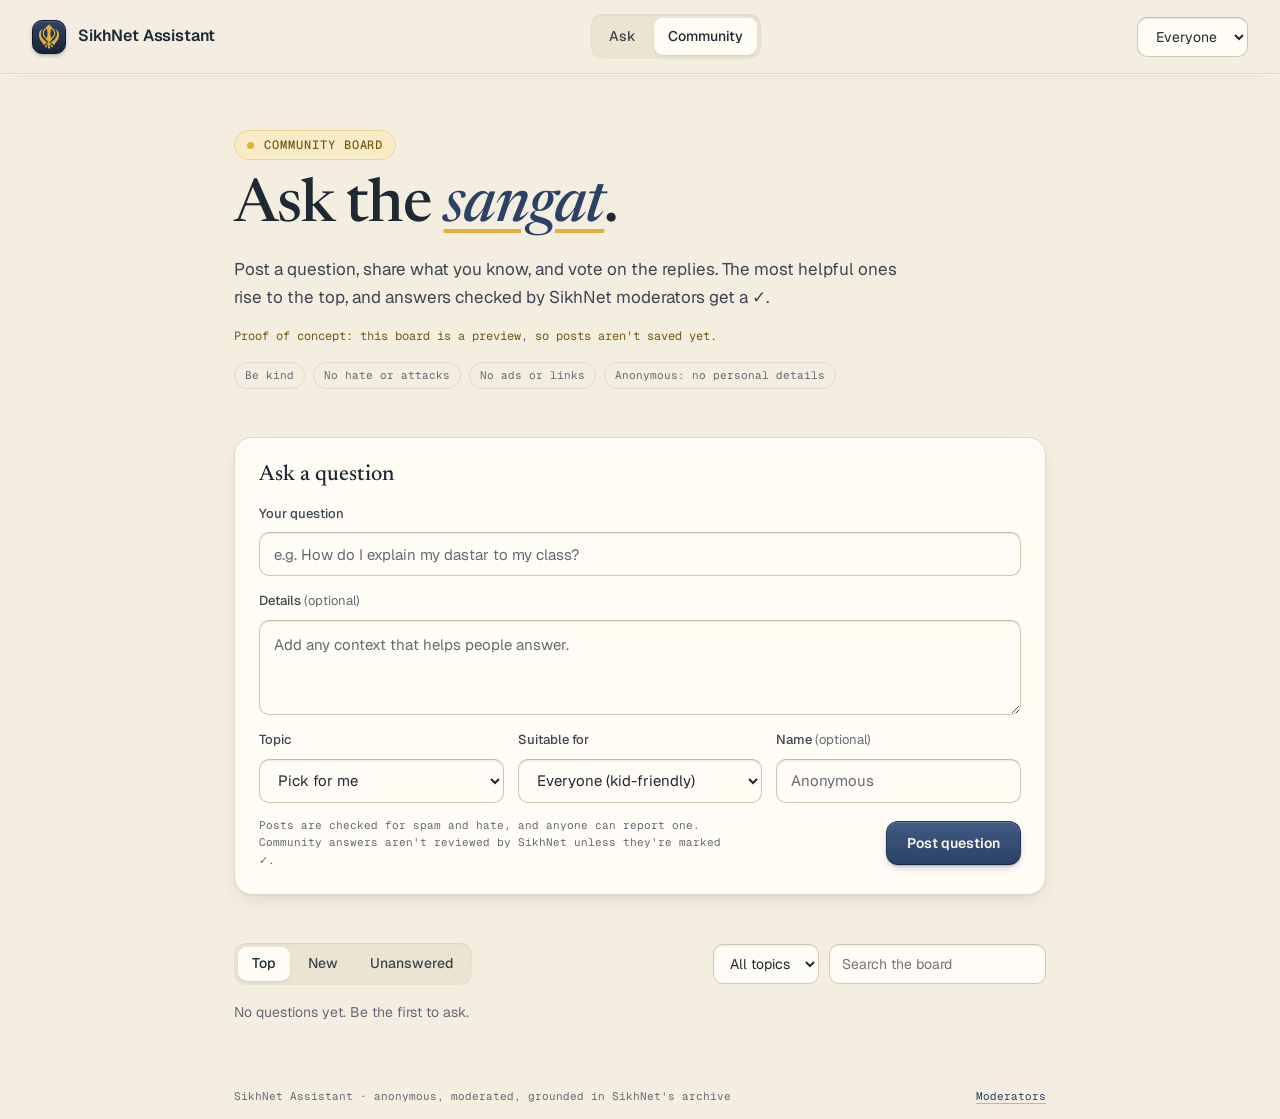
==== commit 89f73859: "community: label the board a proof of concept; soft-fail posts on server errors Shows 'Proof of conc" ====
--- a/frontend/community.html
+++ b/frontend/community.html
@@ -44,6 +44,7 @@
       <p class="kicker"><span class="kicker-dot" aria-hidden="true"></span>Community board</p>
       <h1>Ask the <em>sangat</em>.</h1>
       <p class="lede">Post a question, share what you know, and vote on the replies. The most helpful ones rise to the top, and answers checked by SikhNet moderators get a ✓.</p>
+      <p class="poc-note">Proof of concept: this board is a preview, so posts aren't saved yet.</p>
       <div class="board-rules">
         <span>Be kind</span><span>No hate or attacks</span><span>No ads or links</span><span>Anonymous: no personal details</span>
       </div>
--- a/frontend/style.css
+++ b/frontend/style.css
@@ -447,6 +447,7 @@
 .hp { position: absolute; left: -9999px; width: 1px; height: 1px; overflow: hidden; }
 .post-foot { display: flex; flex-wrap: wrap; align-items: center; justify-content: space-between; gap: 14px; }
 .fineprint-left { margin: 0; font: 400 11px/1.6 var(--mono); color: var(--muted); max-width: 44em; }
+.poc-note { margin: 0; font: 400 12px/1.6 var(--mono); color: var(--basanti-deep); }
 .form-msg { font-size: 14px; display: flex; flex-direction: column; gap: 12px; }
 .form-msg:empty { display: none; }
 .form-msg.err, .form-msg .err { color: #8a2f22; }
@@ -550,3 +551,28 @@
 }
 body:not(.has-chat) .hero .btn-ghost { display: inline-flex; }  /* the topbar rule above hides ghost buttons on home */
 [hidden] { display: none !important; }  /* card styles set display; hidden must still win */
+
+/* ---- Phone layout for the community additions (checked at 390px) ---- */
+a.action { text-decoration: none; }
+@media (max-width: 640px) {
+  /* Top bar: [logo] [Ask | Community] [age] on one row; Surprise me controls (chat only) on the next. */
+  .topbar { gap: 10px 8px; }
+  .topbar .name { display: none; }
+  .top-actions { display: contents; }
+  .topbar .brand { order: 0; }
+  .topbar .nav { order: 1; }
+  .who-mini { order: 2; margin-left: auto; }
+  .who-mini select { height: 36px; width: 100px; padding: 0 8px; font-size: 13px; }
+  .top-actions .surprise-bar { order: 3; flex: 1 1 calc(100% - 56px); width: auto; }
+  .topbar #new-chat { order: 4; }
+  .nav-link { padding: 6px 12px; }
+  .mod-stats div:last-child { grid-column: 1 / -1; }
+  .rate-block { padding: 14px; }
+  .rate-block .vote-label { width: 100%; }
+  .hero-actions .btn-lg { flex: 1 1 100%; justify-content: center; }
+  .thread-actions { gap: 8px; }
+  .reply-foot { gap: 8px; }
+  .board-hero h1 { font-size: 40px; }
+  .toolbar, .filters { width: 100%; }
+  .filters select, .filters input { flex: 1 1 0; min-width: 0; }
+}
